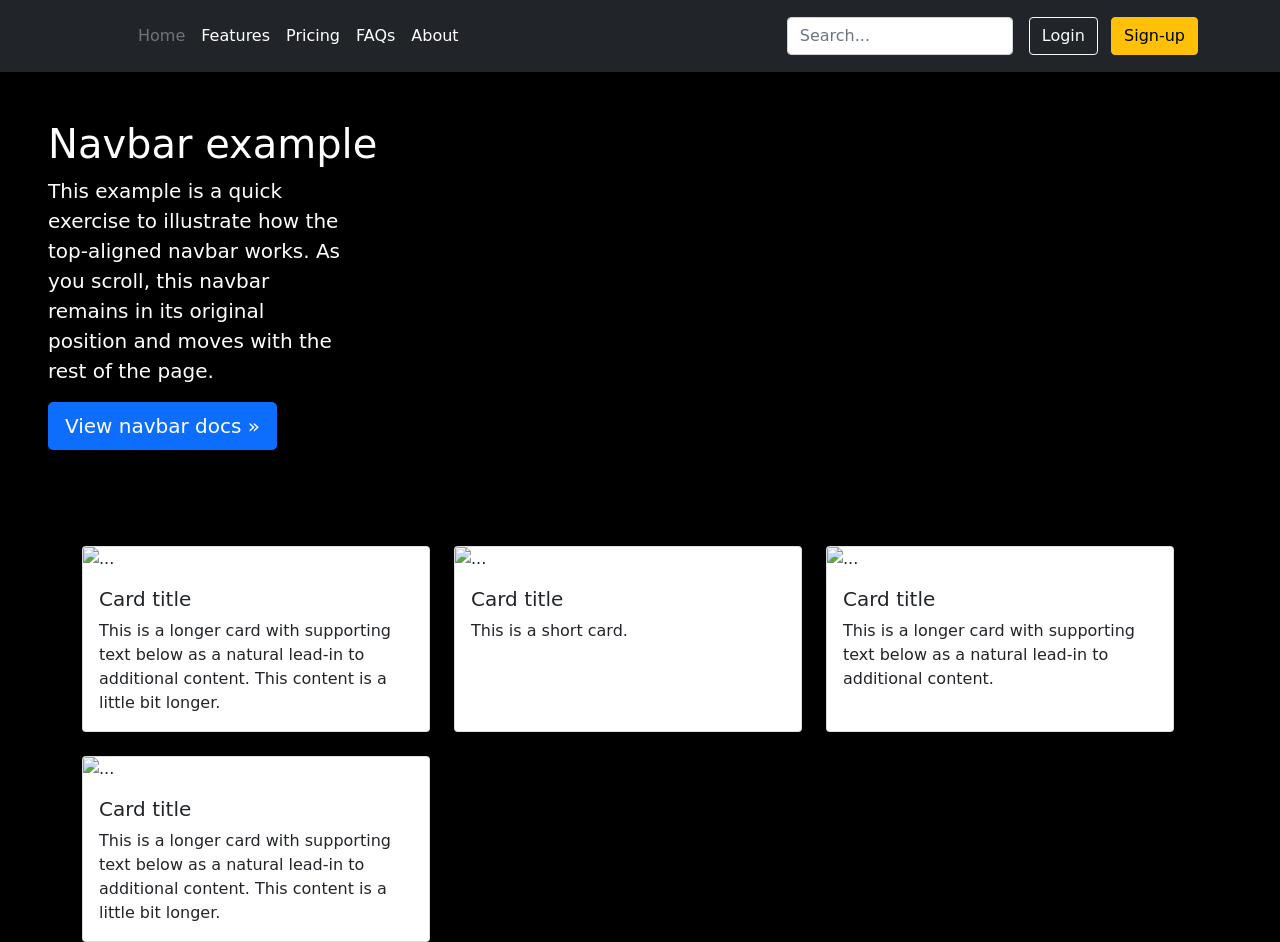
==== html/onepafe/index.html @ ae2a11bf "gedgdbh" ====
<!DOCTYPE html>
<html lang="en">
<head>
    <meta charset="UTF-8">
    <meta http-equiv="X-UA-Compatible" content="IE=edge">
    <meta name="viewport" content="width=device-width, initial-scale=1.0">
    <link rel="stylesheet" href="bootstrap.css">
    <link rel="stylesheet" href="style.css">
    <title>Document</title>
</head>
<body class="bg">
    <header class="p-3 bg-dark text-white">
        <div class="container">
          <div class="d-flex flex-wrap align-items-center justify-content-center justify-content-lg-start">
            <a href="/" class="d-flex align-items-center mb-2 mb-lg-0 text-white text-decoration-none">
              <svg class="bi me-2" width="40" height="32" role="img" aria-label="Bootstrap"><use xlink:href="#bootstrap"></use></svg>
            </a>
    
            <ul class="nav col-12 col-lg-auto me-lg-auto mb-2 justify-content-center mb-md-0">
              <li><a href="#" class="nav-link px-2 text-secondary">Home</a></li>
              <li><a href="#" class="nav-link px-2 text-white">Features</a></li>
              <li><a href="#" class="nav-link px-2 text-white">Pricing</a></li>
              <li><a href="#" class="nav-link px-2 text-white">FAQs</a></li>
              <li><a href="#" class="nav-link px-2 text-white">About</a></li>
            </ul>
    
            <form class="col-12 col-lg-auto mb-3 mb-lg-0 me-lg-3">
              <input type="search" class="form-control form-control-dark" placeholder="Search..." aria-label="Search">
            </form>
    
            <div class="text-end">
              <button type="button" class="btn btn-outline-light me-2">Login</button>
              <button type="button" class="btn btn-warning">Sign-up</button>
            </div>
          </div>
        </div>
      </header>

      <div class="bg-black text-white p-5 rounded">
        <h1>Navbar example</h1>
        <p style="width:300px;" class="lead">This example is a quick exercise to illustrate how the top-aligned navbar works. As you scroll, this navbar remains in its original position and moves with the rest of the page.</p>
        <a class="btn btn-lg btn-primary" href="/docs/5.0/components/navbar/" role="button">View navbar docs »</a>
      </div>

      <div class="container">
        <div class="row matn">
            <div class="row row-cols-1 row-cols-md-3 g-4">
                <div class="col">
                  <div class="card h-100">
                    <img src="..." class="card-img-top" alt="...">
                    <div class="card-body">
                      <h5 class="card-title">Card title</h5>
                      <p class="card-text">This is a longer card with supporting text below as a natural lead-in to additional content. This content is a little bit longer.</p>
                    </div>
                  </div>
                </div>
                <div class="col">
                  <div class="card h-100">
                    <img src="..." class="card-img-top" alt="...">
                    <div class="card-body">
                      <h5 class="card-title">Card title</h5>
                      <p class="card-text">This is a short card.</p>
                    </div>
                  </div>
                </div>
                <div class="col">
                  <div class="card h-100">
                    <img src="..." class="card-img-top" alt="...">
                    <div class="card-body">
                      <h5 class="card-title">Card title</h5>
                      <p class="card-text">This is a longer card with supporting text below as a natural lead-in to additional content.</p>
                    </div>
                  </div>
                </div>
                <div class="col">
                  <div class="card h-100">
                    <img src="..." class="card-img-top" alt="...">
                    <div class="card-body">
                      <h5 class="card-title">Card title</h5>
                      <p class="card-text">This is a longer card with supporting text below as a natural lead-in to additional content. This content is a little bit longer.</p>
                    </div>
                  </div>
                </div>
              </div>
        </div>  
      </div>

    </body>
</html>
<script src="bootstrap.js"></script>
---- html/onepafe/style.css ----
.bg{
    background-color: black;
}
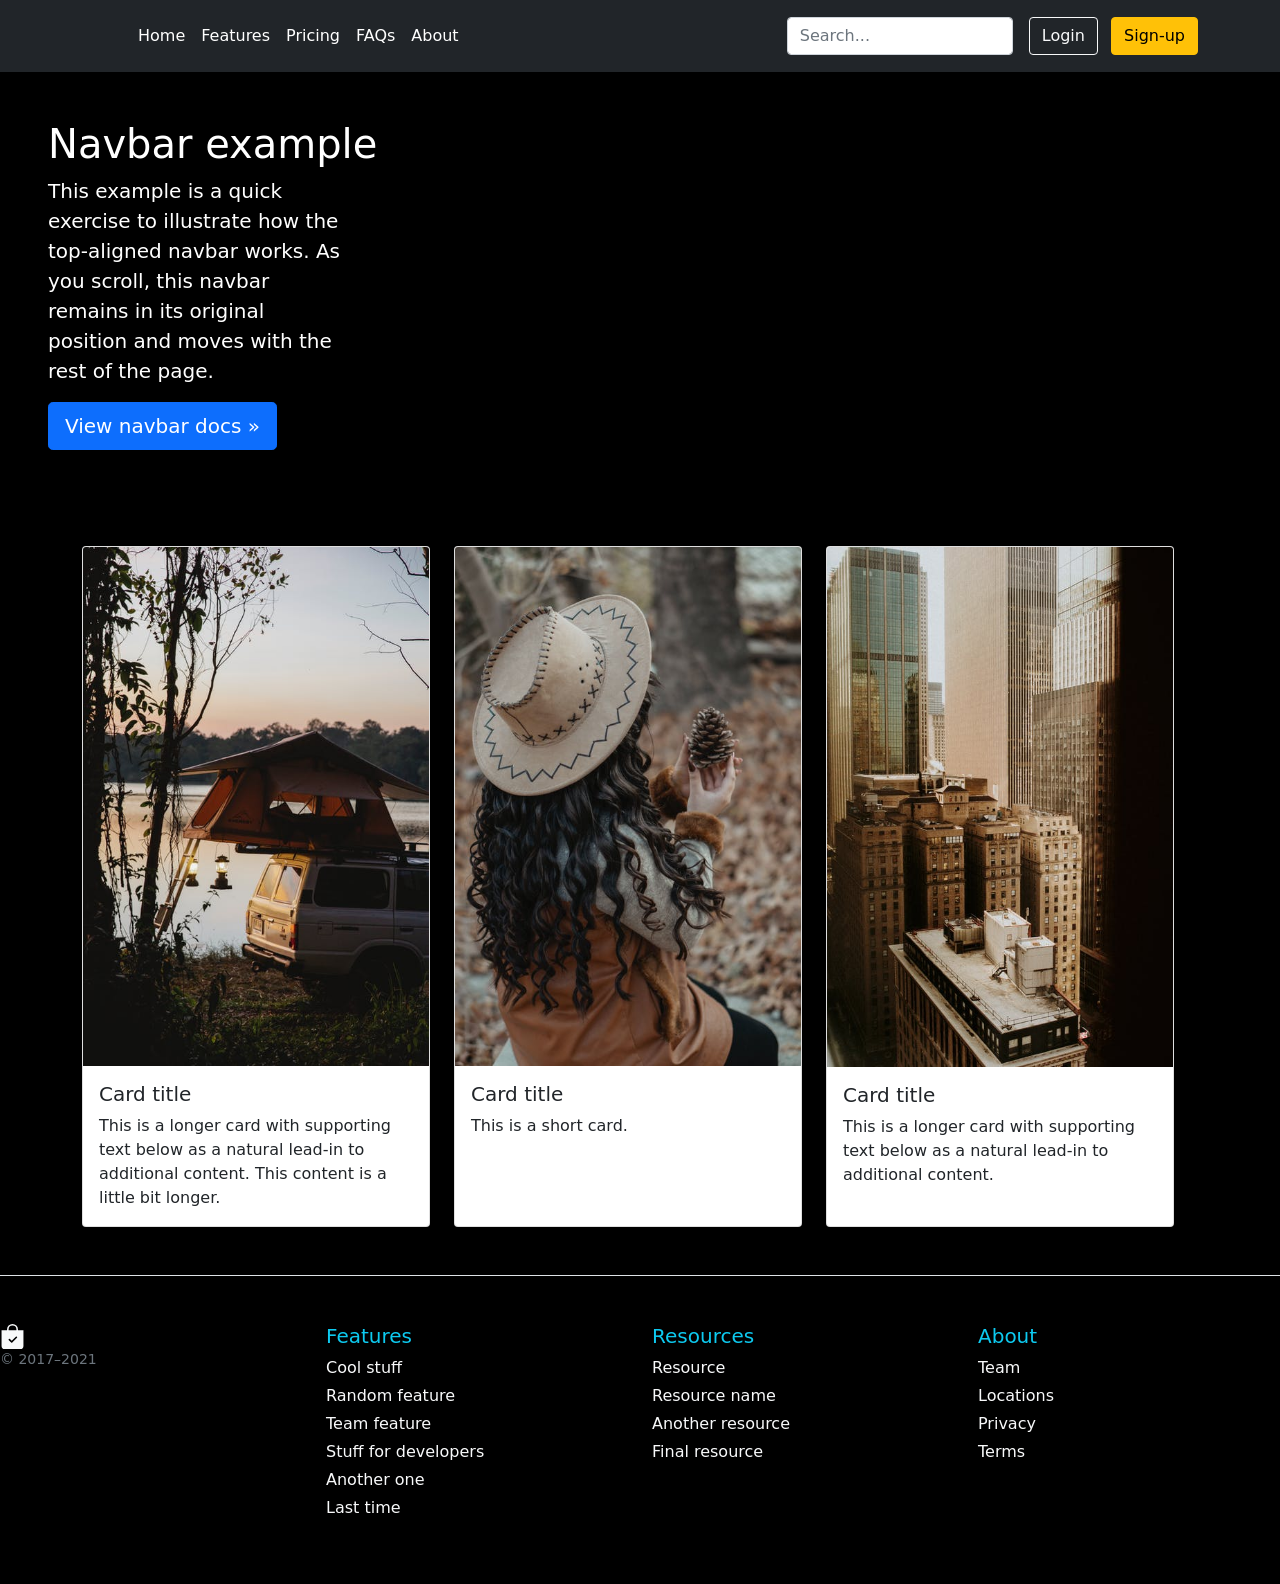
==== commit ee774771: "cdfhrj" ====
--- a/html/onepafe/index.html
+++ b/html/onepafe/index.html
@@ -17,7 +17,7 @@
             </a>
     
             <ul class="nav col-12 col-lg-auto me-lg-auto mb-2 justify-content-center mb-md-0">
-              <li><a href="#" class="nav-link px-2 text-secondary">Home</a></li>
+              <li><a href="#" class="nav-link px-2 text-white">Home</a></li>
               <li><a href="#" class="nav-link px-2 text-white">Features</a></li>
               <li><a href="#" class="nav-link px-2 text-white">Pricing</a></li>
               <li><a href="#" class="nav-link px-2 text-white">FAQs</a></li>
@@ -47,7 +47,7 @@
             <div class="row row-cols-1 row-cols-md-3 g-4">
                 <div class="col">
                   <div class="card h-100">
-                    <img src="..." class="card-img-top" alt="...">
+                    <img src="1.jpeg" class="card-img-top" alt="...">
                     <div class="card-body">
                       <h5 class="card-title">Card title</h5>
                       <p class="card-text">This is a longer card with supporting text below as a natural lead-in to additional content. This content is a little bit longer.</p>
@@ -56,7 +56,8 @@
                 </div>
                 <div class="col">
                   <div class="card h-100">
-                    <img src="..." class="card-img-top" alt="...">
+                    <img src="2.jpeg" class="card-img-top" alt="...">
+
                     <div class="card-body">
                       <h5 class="card-title">Card title</h5>
                       <p class="card-text">This is a short card.</p>
@@ -65,25 +66,60 @@
                 </div>
                 <div class="col">
                   <div class="card h-100">
-                    <img src="..." class="card-img-top" alt="...">
+                    <img src="3.jpeg" class="card-img-top" alt="...">
                     <div class="card-body">
+          
                       <h5 class="card-title">Card title</h5>
                       <p class="card-text">This is a longer card with supporting text below as a natural lead-in to additional content.</p>
                     </div>
                   </div>
                 </div>
-                <div class="col">
-                  <div class="card h-100">
-                    <img src="..." class="card-img-top" alt="...">
-                    <div class="card-body">
-                      <h5 class="card-title">Card title</h5>
-                      <p class="card-text">This is a longer card with supporting text below as a natural lead-in to additional content. This content is a little bit longer.</p>
-                    </div>
-                  </div>
-                </div>
+               
               </div>
         </div>  
       </div>
+      <footer class="pt-4 my-md-5 pt-md-5 border-top">
+        <div class="row">
+          <div class="col-12 col-md">
+            <svg xmlns="http://www.w3.org/2000/svg" width="25" height="25" fill="currentColor" class="text-light bi bi-bag-check-fill" viewBox="0 0 16 16">
+              <path fill-rule="evenodd" d="M10.5 3.5a2.5 2.5 0 0 0-5 0V4h5v-.5zm1 0V4H15v10a2 2 0 0 1-2 2H3a2 2 0 0 1-2-2V4h3.5v-.5a3.5 3.5 0 1 1 7 0zm-.646 5.354a.5.5 0 0 0-.708-.708L7.5 10.793 6.354 9.646a.5.5 0 1 0-.708.708l1.5 1.5a.5.5 0 0 0 .708 0l3-3z"/>
+            </svg>
+            
+  
+            <small class="d-block mb-3 text-muted">© 2017–2021</small>
+          </div>
+          <div class="col-6 col-md">
+            <h5 class="text-info">Features</h5>
+            <ul class="list-unstyled text-small">
+              <li class="mb-1"><a class="link-light text-decoration-none" href="#">Cool stuff</a></li>
+              <li class="mb-1"><a class="link-light text-decoration-none" href="#">Random feature</a></li>
+              <li class="mb-1"><a class="link-light text-decoration-none" href="#">Team feature</a></li>
+              <li class="mb-1"><a class="link-light text-decoration-none" href="#">Stuff for developers</a></li>
+              <li class="mb-1"><a class="link-light text-decoration-none" href="#">Another one</a></li>
+              <li class="mb-1"><a class="link-light text-decoration-none" href="#">Last time</a></li>
+            </ul>
+          </div>
+          <div class="col-6 col-md">
+            <h5 class="text-info">Resources</h5>
+            <ul class="list-unstyled text-small">
+              <li class="mb-1"><a class="link-light text-decoration-none" href="#">Resource</a></li>
+              <li class="mb-1"><a class="link-light text-decoration-none" href="#">Resource name</a></li>
+              <li class="mb-1"><a class="link-light text-decoration-none" href="#">Another resource</a></li>
+              <li class="mb-1"><a class="link-light text-decoration-none" href="#">Final resource</a></li>
+            </ul>
+          </div>
+          <div class="col-6 col-md">
+            <h5 class="text-info">About</h5>
+            <ul class="list-unstyled text-small">
+              <li class="mb-1"><a class="link-light text-decoration-none" href="#">Team</a></li>
+              <li class="mb-1"><a class="link-light text-decoration-none" href="#">Locations</a></li>
+              <li class="mb-1"><a class="link-light text-decoration-none" href="#">Privacy</a></li>
+              <li class="mb-1"><a class="link-light text-decoration-none" href="#">Terms</a></li>
+            </ul>
+          </div>
+        </div>
+
+      </footer>
 
     </body>
 </html>
